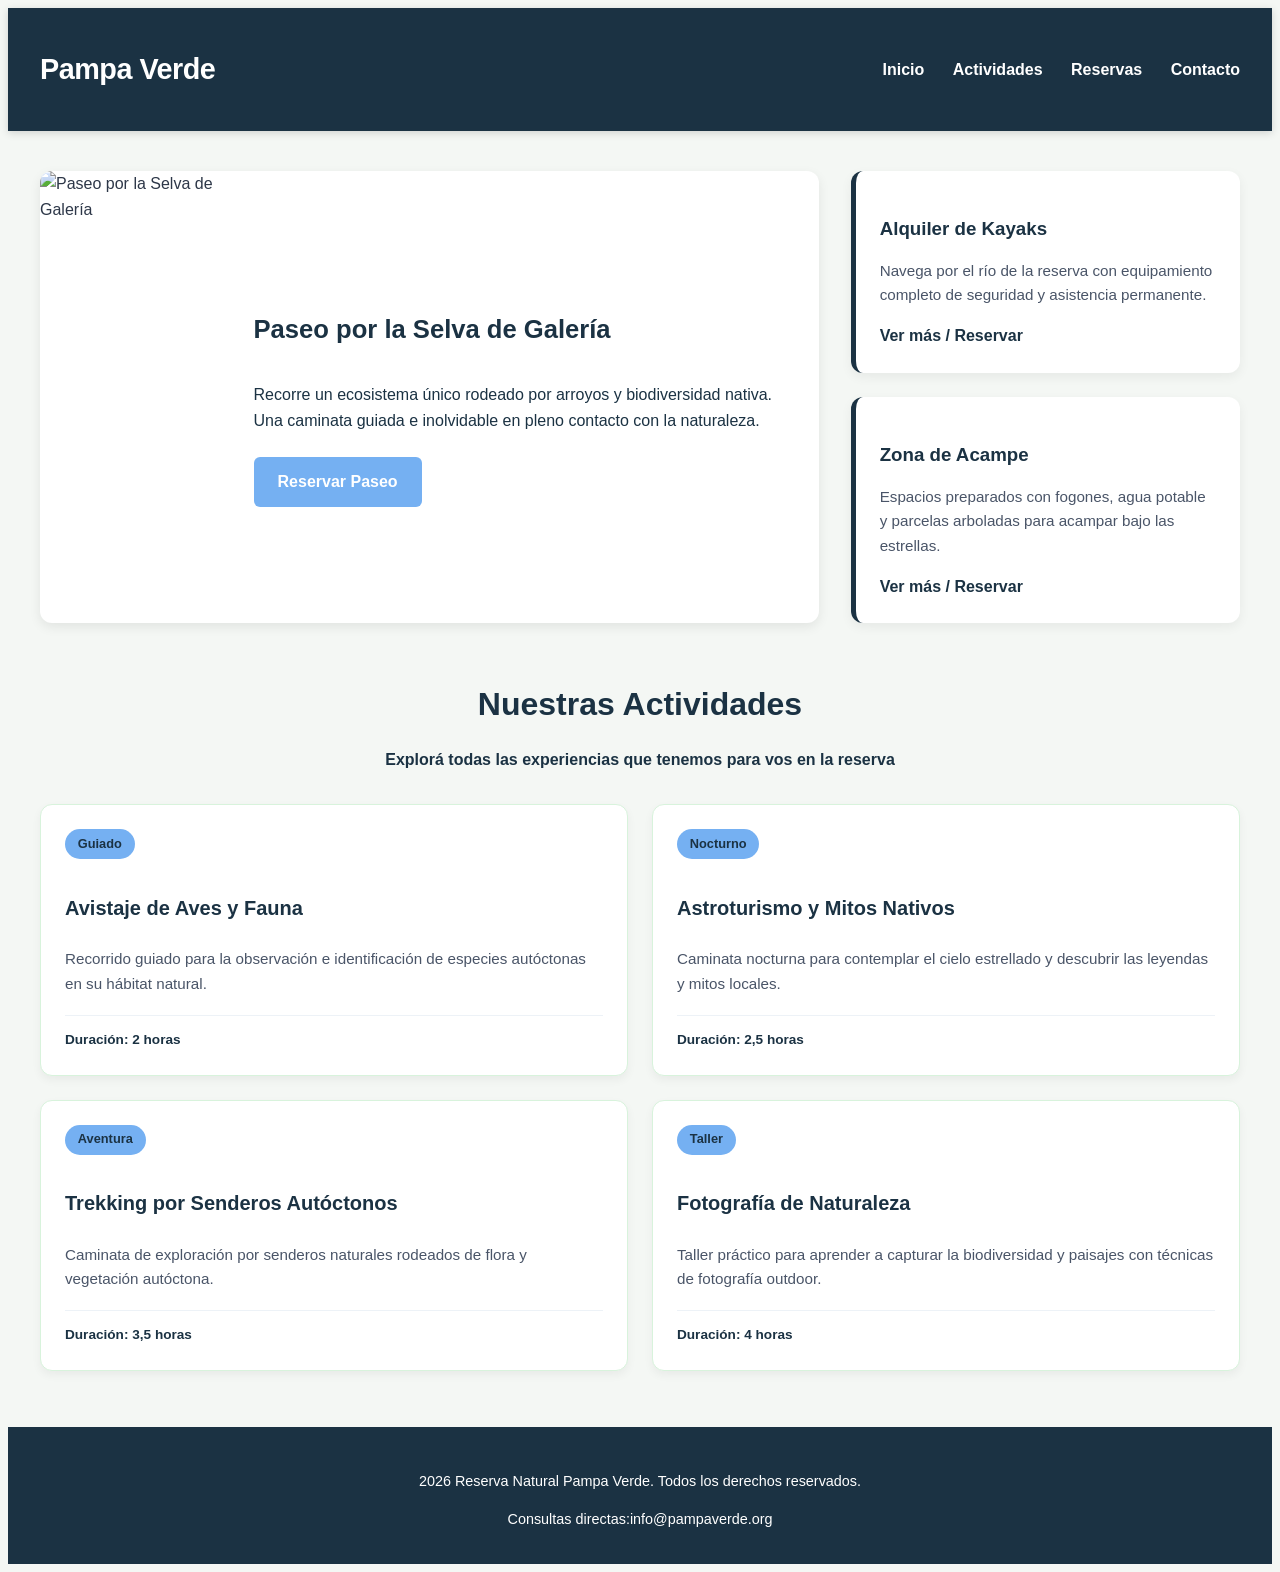
==== index.html @ 720f9e21 "Add files via upload" ====
<!DOCTYPE html>
<html lang="es">
<head>
  <meta charset="UTF-8">
  <meta name="viewport" content="width=device-width, initial-scale=1.0">
  <title>Reserva Natural Pampa Verde</title>
  <link rel="stylesheet" href="estilos.css">
</head>
<body>

  <header id="cabecera">
    <div class="logo">
      <h1>Pampa Verde</h1>
    </div>
    <nav class="menu-navegacion">
      <a href="index.html">Inicio</a>
      <a href="#actividades">Actividades</a>
      <a href="reserva.html">Reservas</a>
      <a href="tel:+5491112345678">Contacto</a>
    </nav>
  </header>

  <main class="contenedor-principal">
   
    <section id="atraccion-estrella">
      <img id="foto" class="imagen-atraccion" src="imagen/foto.png" alt="Paseo por la Selva de Galería">
      <div class="contenido-atraccion">
        <h2>Paseo por la Selva de Galería</h2>
        <p>Recorre un ecosistema único rodeado por arroyos y biodiversidad nativa. Una caminata guiada e inolvidable en pleno contacto con la naturaleza.</p>
        <a href="reserva.html" class="boton-accion">Reservar Paseo</a>
      </div>
    </section>

    <aside class="columna-servicios">
      <article class="tarjeta-servicio">
        <h3>Alquiler de Kayaks</h3>
        <p>Navega por el río de la reserva con equipamiento completo de seguridad y asistencia permanente.</p>
        <a href="reserva.html" class="enlace-servicio">Ver más / Reservar</a>
      </article>

      <article class="tarjeta-servicio">
        <h3>Zona de Acampe</h3>
        <p>Espacios preparados con fogones, agua potable y parcelas arboladas para acampar bajo las estrellas.</p>
        <a href="reserva.html" class="enlace-servicio">Ver más / Reservar</a>
      </article>
    </aside>

  </main>

  <section id="actividades" class="seccion-actividades">
    <div class="encabezado-seccion">
      <h2>Nuestras Actividades</h2>
      <p>Explorá todas las experiencias que tenemos para vos en la reserva</p>
    </div>

    <div class="grilla-actividades">

  
      <article class="tarjeta-actividad">
        <span class="categoria-actividad">Guiado</span>
        <h3>Avistaje de Aves y Fauna</h3>
        <p>Recorrido guiado para la observación e identificación de especies autóctonas en su hábitat natural.</p>
        <div class="pie-actividad">
          <span>Duración: 2 horas</span>
        </div>
      </article>

      <article class="tarjeta-actividad">
        <span class="categoria-actividad">Nocturno</span>
        <h3>Astroturismo y Mitos Nativos</h3>
        <p>Caminata nocturna para contemplar el cielo estrellado y descubrir las leyendas y mitos locales.</p>
        <div class="pie-actividad">
          <span>Duración: 2,5 horas</span>
        </div>
      </article>

      <article class="tarjeta-actividad">
        <span class="categoria-actividad">Aventura</span>
        <h3>Trekking por Senderos Autóctonos</h3>
        <p>Caminata de exploración por senderos naturales rodeados de flora y vegetación autóctona.</p>
        <div class="pie-actividad">
          <span>Duración: 3,5 horas</span>
        </div>
      </article>

      <article class="tarjeta-actividad">
        <span class="categoria-actividad">Taller</span>
        <h3>Fotografía de Naturaleza</h3>
        <p>Taller práctico para aprender a capturar la biodiversidad y paisajes con técnicas de fotografía outdoor.</p>
        <div class="pie-actividad">
          <span> Duración: 4 horas</span>
        </div>
      </article>

    </div>
  </section>

  <footer id="pie-pagina">
    <p>2026 Reserva Natural Pampa Verde. Todos los derechos reservados.</p>
    <p>Consultas directas:info@pampaverde.org </p>
  </footer>

</body>
</html>
---- estilos.css ----
¿* {
  margin: 0;
  padding: 0;
  box-sizing: border-box;
}

html {
  scroll-behavior: smooth;
}

body {
  font-family: 'Segoe UI', Tahoma, Geneva, Verdana, sans-serif;
  background-color: #f4f7f4;
  color: #2d3748;
  line-height: 1.6;
}

#cabecera {
  background-color: #1b3243;
  color: #ffffff;
  padding: 1.2rem 2rem;
  display: flex;
  justify-content: space-between;
  align-items: center;
  position: sticky;
  top: 0;
  z-index: 1000;
  box-shadow: 0 2px 8px rgba(0, 0, 0, 0.15);
}

#cabecera .logo h1 {
  font-size: 1.8rem;
  font-weight: 700;
  letter-spacing: -0.5px;
}

#cabecera .logo small {
  color: #ffffff;
  font-size: 0.8rem;
  display: block;
  margin-top: -4px;
}

.menu-navegacion a {
  color: #ffffff;
  text-decoration: none;
  margin-left: 1.5rem;
  font-weight: 600;
  transition: color 0.3s ease;
}

.menu-navegacion a:hover {
  color: #b7e4c7;
}

.contenedor-principal {
  display: flex;
  gap: 2rem;
  max-width: 1200px;
  margin: 2.5rem auto 1rem auto;
  padding: 0 1.5rem;
}

#atraccion-estrella {
  display: flex;
  flex: 2;
  background-color: #ffffff;
  border-radius: 12px;
  overflow: hidden;
  box-shadow: 0 4px 12px rgba(0, 0, 0, 0.08);
}

#foto, .imagen-atraccion {
  width: 45%;
  min-height: 250px;
  object-fit: cover;
  display: block;
}

.contenido-atraccion {
  padding: 2rem;
  display: flex;
  flex-direction: column;
  justify-content: center;
  align-items: flex-start;
}

.contenido-atraccion h2 {
  color: #1b3243;
  margin-bottom: 1rem;
  font-size: 1.6rem;
}

.contenido-atraccion p {
  color: #1b3243;
  margin-bottom: 1.5rem;
}

.boton-accion, .boton-buscar {
  display: inline-block;
  background-color: #75b0f2;
  color: #ffffff;
  padding: 0.75rem 1.5rem;
  text-decoration: none;
  border-radius: 6px;
  font-weight: bold;
  border: none;
  cursor: pointer;
  transition: background-color 0.3s ease, transform 0.2s ease;
}

.boton-accion:hover, .boton-buscar:hover {
  background-color: #1b3243;
  transform: translateY(-2px);
}

.columna-servicios {
  display: flex;
  flex-direction: column;
  flex: 1;
  gap: 1.5rem;
}

.tarjeta-servicio {
  background-color: #ffffff;
  padding: 1.5rem;
  border-radius: 12px;
  border-left: 5px solid #1b3243;
  box-shadow: 0 4px 12px rgba(0, 0, 0, 0.06);
}

.tarjeta-servicio h3 {
  color: #1b3243;
  margin-bottom: 0.5rem;
}

.tarjeta-servicio p {
  color: #4a5568;
  font-size: 0.95rem;
  margin-bottom: 1rem;
}

.enlace-servicio {
  color: #1b3243;
  font-weight: bold;
  text-decoration: none;
}

.enlace-servicio:hover {
  text-decoration: underline;
}

.seccion-actividades {
  max-width: 1200px;
  margin: 3.5rem auto;
  padding: 0 1.5rem;
}

.encabezado-seccion {
  text-align: center;
  margin-bottom: 2rem;
}

.encabezado-seccion h2 {
  color: #1b3243;
  font-size: 2rem;
  margin-bottom: 0.3rem;
}

.encabezado-seccion p {
  color: #1b3243;
  font-weight: 600;
}

.grilla-actividades {
  display: grid;
  grid-template-columns: repeat(2, 1fr);
  gap: 1.5rem;
}

.tarjeta-actividad {
  background-color: #ffffff;
  border: 1px solid #d8f3dc;
  border-radius: 12px;
  padding: 1.5rem;
  display: flex;
  flex-direction: column;
  justify-content: space-between;
  box-shadow: 0 4px 10px rgba(0, 0, 0, 0.05);
  transition: transform 0.2s ease, box-shadow 0.2s ease;
}

.tarjeta-actividad:hover {
  transform: translateY(-4px);
  box-shadow: 0 8px 20px rgba(0, 0, 0, 0.1);
}

.categoria-actividad {
  display: inline-block;
  background-color: #75b0f2;
  color: #1b3243;
  font-size: 0.8rem;
  font-weight: bold;
  padding: 0.3rem 0.8rem;
  border-radius: 20px;
  margin-bottom: 0.8rem;
  align-self: flex-start;
}

.tarjeta-actividad h3 {
  color: #1b3243;
  margin-bottom: 0.5rem;
  font-size: 1.25rem;
}

.tarjeta-actividad p {
  color: #4a5568;
  font-size: 0.95rem;
  margin-bottom: 1.2rem;
  flex-grow: 1;
}

.pie-actividad {
  border-top: 1px solid #edf2f7;
  padding-top: 0.8rem;
  font-size: 0.85rem;
  font-weight: bold;
  color: #1b3243;
}

.hero-reserva {
  text-align: center;
  padding: 2.5rem 1rem;
  background-color: #e8f5e9;
}

.subtitulo, .etiqueta-sub {
  color: #1b3243;
  text-transform: uppercase;
  font-size: 0.85rem;
  font-weight: bold;
}

.contenedor-formulario {
  max-width: 800px;
  margin: -1.5rem auto 2rem auto;
  padding: 0 1rem;
}

.caja-reserva {
  background-color: #ffffff;
  padding: 1.5rem;
  border-radius: 8px;
  box-shadow: 0 4px 10px rgba(0,0,0,0.08);
}

.grilla-formulario {
  display: flex;
  flex-wrap: wrap;
  gap: 1rem;
  margin-top: 1rem;
}

.campo {
  flex: 1 1 calc(50% - 1rem);
  display: flex;
  flex-direction: column;
}

.campo label {
  font-size: 0.85rem;
  font-weight: bold;
  margin-bottom: 0.3rem;
}

.campo select, .campo input {
  padding: 0.5rem;
  border: 1px solid #bbb;
  border-radius: 4px;
}

.boton-buscar {
  width: 100%;
  margin-top: 1.2rem;
  font-size: 1rem;
}

.seccion-destinos, .seccion-beneficios {
  max-width: 1000px;
  margin: 2.5rem auto;
  padding: 0 1rem;
}

.cabecera-destinos {
  display: flex;
  justify-content: space-between;
  align-items: center;
  margin-bottom: 1rem;
}

.enlace-ver-todos {
  color: #1b3243;
  font-weight: bold;
  text-decoration: none;
}

.grilla-cuatro-tarjetas {
  display: flex;
  flex-wrap: wrap;
  gap: 1.2rem;
  
}

.tarjeta-destino {
  flex: 1 1 calc(50% - 1.2rem);
  background: #ffffff;
  padding: 1.2rem;
  border-radius: 8px;
  border: 1px solid #ddd;
}

.pie-tarjeta {
  display: flex;
  justify-content: space-between;
  align-items: center;
  margin-top: 1rem;
}

.precio {
  font-weight: lighter;
  color: #1b3243;
  border: 1px solid #1b3243;
  padding: 0.2rem 0.6rem;
  border-radius: 115px;
}

.flecha {
  background: none;
  border: 1px solid #ccc;
  border-radius: 50%;
  width: 30px;
  height: 30px;
  cursor: pointer;
}

.grilla-beneficios {
  display: flex;
  justify-content: space-between;
  gap: 1rem;
  margin-top: 1.5rem;
}

.item-beneficio {
  flex: 1;
  background: #ffffff;
  padding: 1rem;
  border-radius: 8px;
  border: 1px solid #eee;
  text-align: center;
}

.icono {
  font-size: 1.5rem;
  display: block;
  margin-bottom: 0.5rem;
}

.banner-cierre {
  text-align: center;
  background: #ffffff;
  padding: 2rem;
}

#pie-pagina {
  background-color: #1b3243;
  color: #ffffff;
  text-align: center;
  padding: 1.8rem 1rem;
  margin-top: 3rem;
  font-size: 0.9rem;
}

#pie-pagina p {
  margin-bottom: 0.3rem;
}

#pie-pagina a {
  color: #1b3243;
  text-decoration: none;
  font-weight: 600;
}

#pie-pagina a:hover {
  text-decoration: underline;
}
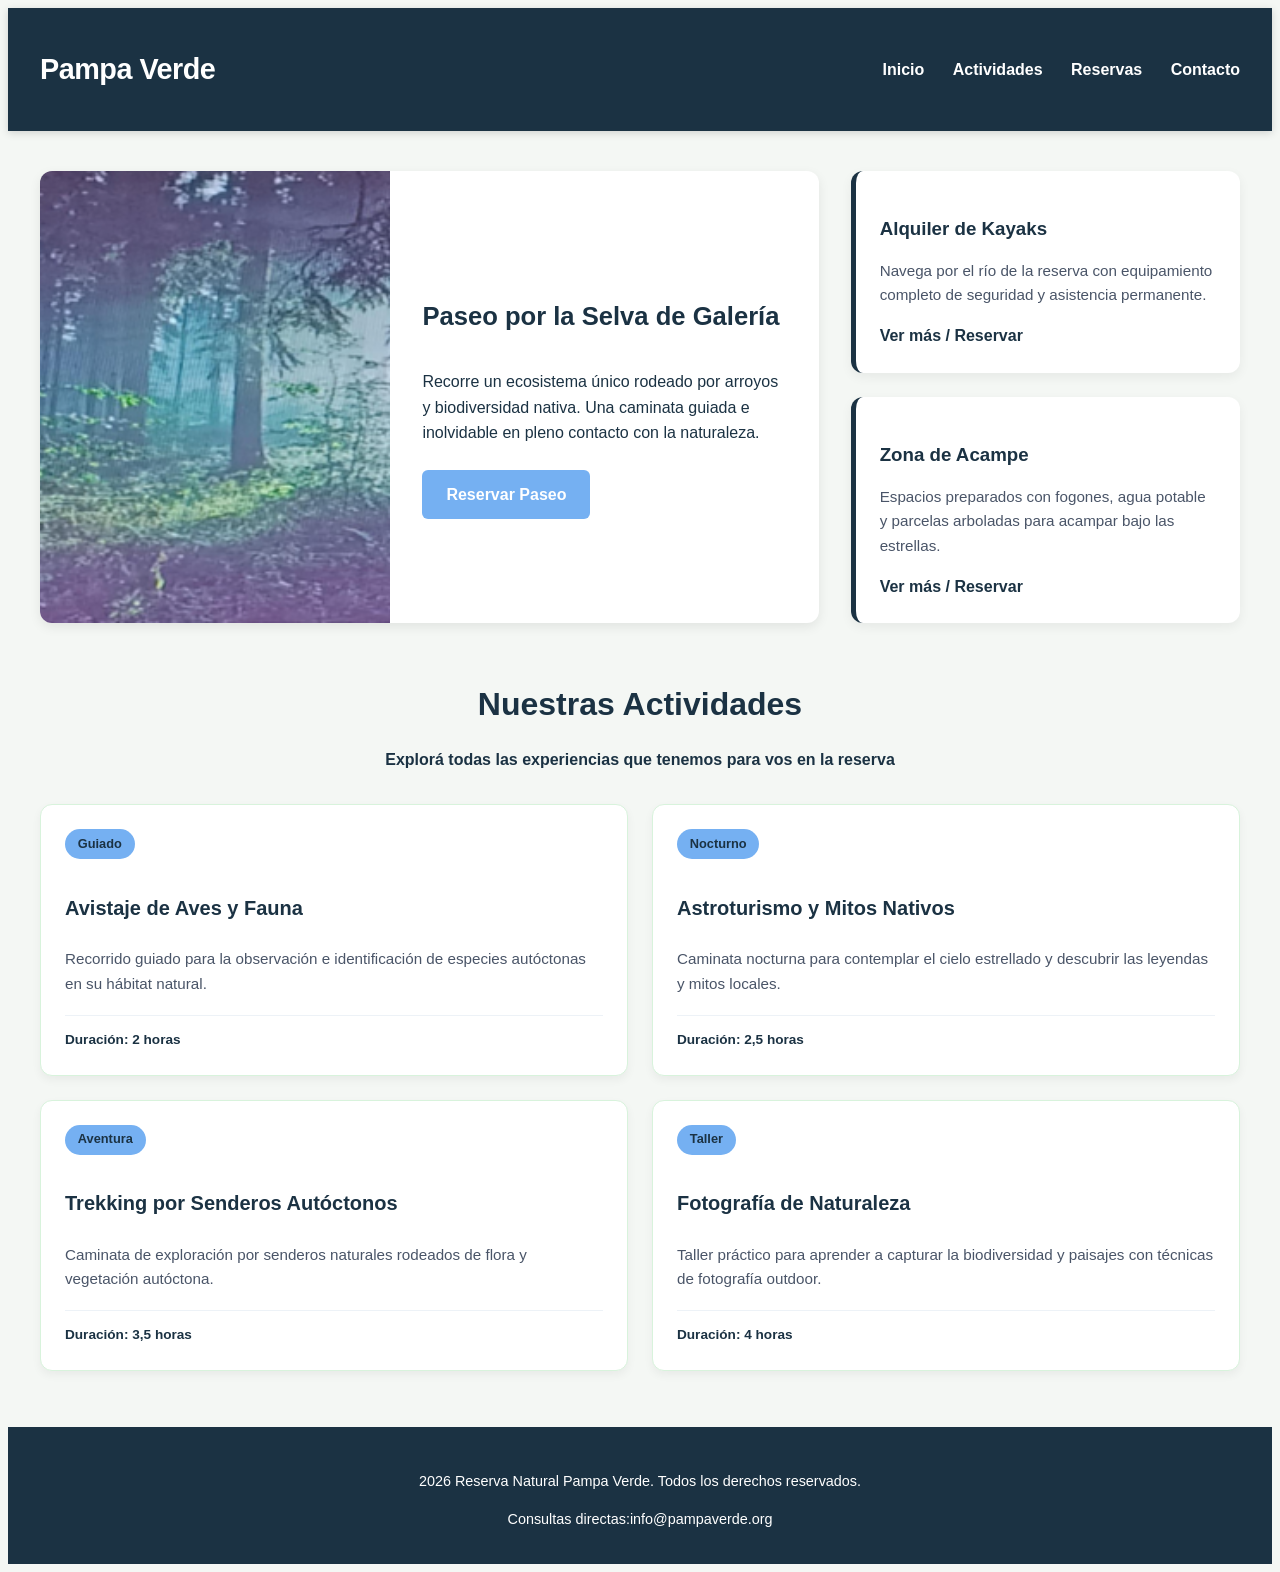
==== commit 07c55e3c: "Update index.html" ====
--- a/index.html
+++ b/index.html
@@ -23,7 +23,7 @@
   <main class="contenedor-principal">
    
     <section id="atraccion-estrella">
-      <img id="foto" class="imagen-atraccion" src="imagen/foto.png" alt="Paseo por la Selva de Galería">
+      <img id="foto" class="imagen-atraccion" src="foto.png" alt="Paseo por la Selva de Galería">
       <div class="contenido-atraccion">
         <h2>Paseo por la Selva de Galería</h2>
         <p>Recorre un ecosistema único rodeado por arroyos y biodiversidad nativa. Una caminata guiada e inolvidable en pleno contacto con la naturaleza.</p>
@@ -101,4 +101,4 @@
   </footer>
 
 </body>
-</html>+</html>
